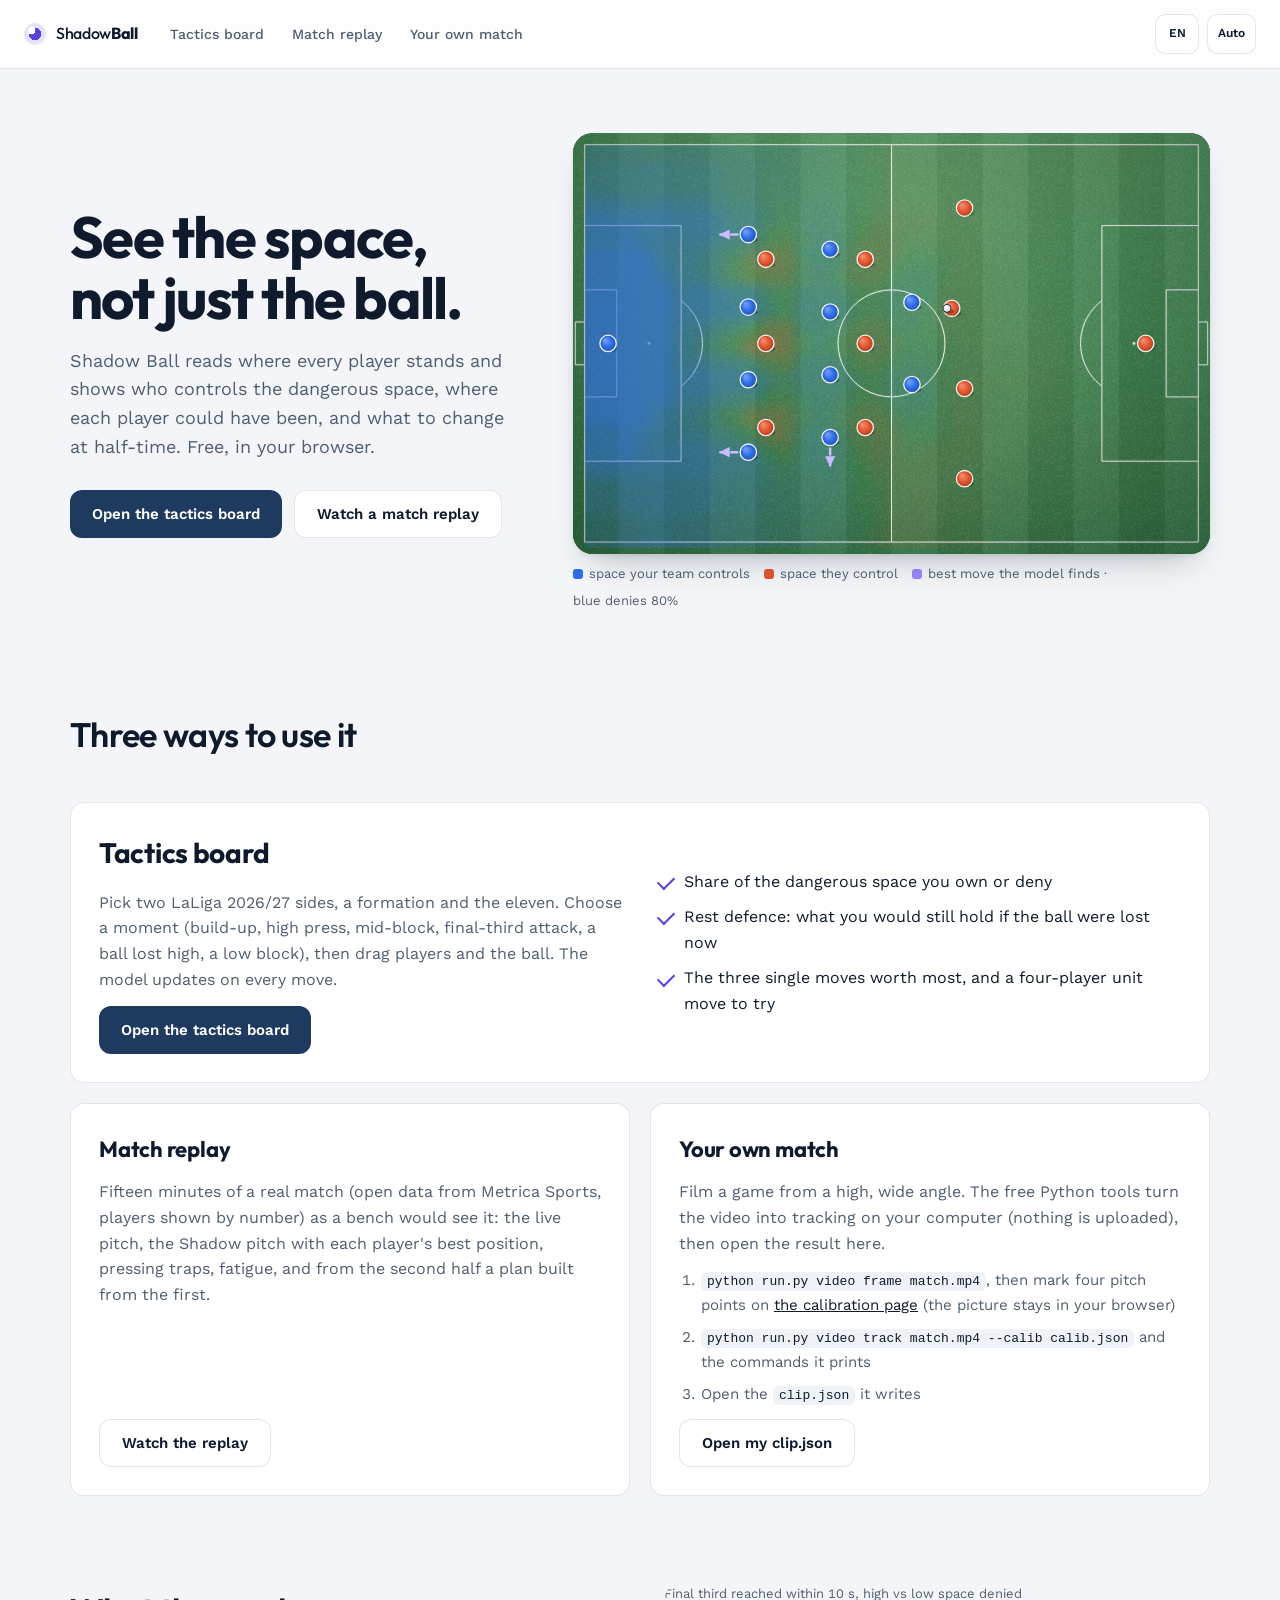
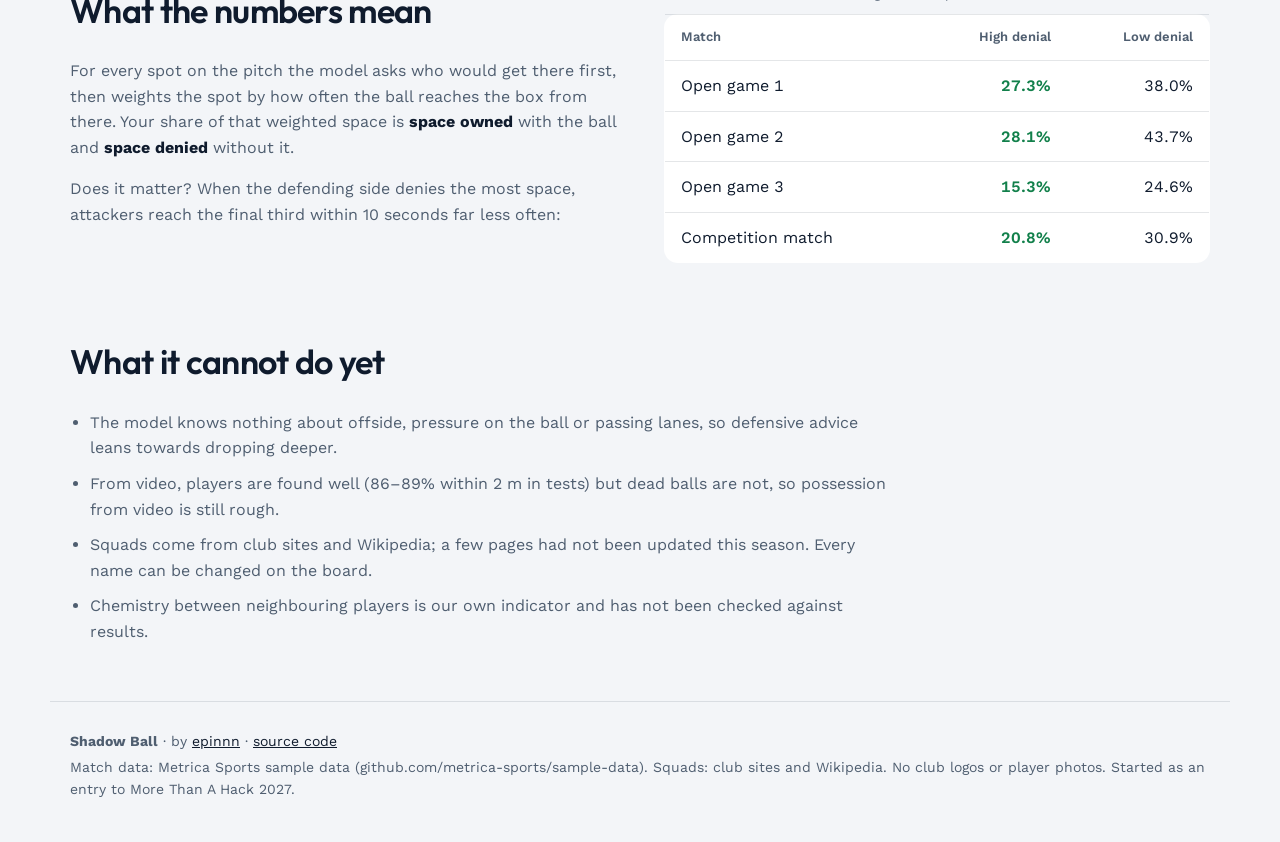
==== docs/index.html @ 6f981983 "Shadow Ball: personal project website (EN/ID), tactics board, replay, video tools" ====
<!doctype html>
<html lang="en">
<head>
<meta charset="utf-8">
<meta name="viewport" content="width=device-width, initial-scale=1, viewport-fit=cover">
<meta name="description" content="Shadow Ball: a free coaching assistant that reads player tracking and shows who controls the dangerous space.">
<title>Shadow Ball</title>
<link rel="preconnect" href="https://fonts.googleapis.com">
<link rel="stylesheet" href="https://fonts.googleapis.com/css2?family=Outfit:wght@500;600;700&family=Work+Sans:wght@400;500;600&display=swap">
<link rel="stylesheet" href="style.css?v=20261122a">
<link rel="stylesheet" href="home.css?v=20261122a">
<script src="theme.js?v=20261122a"></script>
<script src="i18n-id.js?v=20261122a"></script>
<script src="i18n.js?v=20261122a"></script>
</head>
<body class="home">
<header class="bar site-bar">
  <a class="brand" href="./" aria-label="Shadow Ball home"><span class="mark" aria-hidden="true"></span><span class="word" data-no-i18n>Shadow<b>Ball</b></span></a>
  <nav class="site-nav" aria-label="Main">
    <a href="playground.html">Tactics board</a>
    <a href="replay.html">Match replay</a>
    <a href="#own">Your own match</a>
  </nav>
  <div class="bar-tools">
    <button type="button" class="ghost lang-toggle" data-lang-toggle>EN</button>
    <button type="button" class="ghost theme-toggle" data-theme-toggle>Auto</button>
  </div>
</header>

<main>
  <section class="hero wrap">
    <div class="hero-text">
      <h1>See the space, not just the ball.</h1>
      <p class="lead">Shadow Ball reads where every player stands and shows who controls the dangerous space, where each player could have been, and what to change at half-time. Free, in your browser.</p>
      <div class="cta">
        <a class="primary" href="playground.html">Open the tactics board</a>
        <a class="ghost" href="replay.html">Watch a match replay</a>
      </div>
    </div>
    <figure class="hero-board">
      <div class="pitch-holder"><canvas id="heroPitch" aria-label="A mid-block: blue defends, the shaded space shows who controls it"></canvas></div>
      <figcaption><span class="sw sw-h"></span>space your team controls <span class="sw sw-a"></span>space they control <span class="sw sw-m"></span>best move the model finds · <span id="heroDenied"></span></figcaption>
    </figure>
  </section>

  <section class="tools wrap" aria-labelledby="toolsTitle">
    <h2 id="toolsTitle" class="sec-title">Three ways to use it</h2>
    <article class="tool tool-main">
      <div>
        <h3>Tactics board</h3>
        <p>Pick two LaLiga 2026/27 sides, a formation and the eleven. Choose a moment (build-up, high press, mid-block, final-third attack, a ball lost high, a low block), then drag players and the ball. The model updates on every move.</p>
        <a class="primary" href="playground.html">Open the tactics board</a>
      </div>
      <div>
        <ul class="ticks">
          <li>Share of the dangerous space you own or deny</li>
          <li>Rest defence: what you would still hold if the ball were lost now</li>
          <li>The three single moves worth most, and a four-player unit move to try</li>
        </ul>
      </div>
    </article>
    <article class="tool">
      <h3>Match replay</h3>
      <p>Fifteen minutes of a real match (open data from Metrica Sports, players shown by number) as a bench would see it: the live pitch, the Shadow pitch with each player's best position, pressing traps, fatigue, and from the second half a plan built from the first.</p>
      <a class="ghost" href="replay.html">Watch the replay</a>
    </article>
    <article class="tool" id="own">
      <h3>Your own match</h3>
      <p>Film a game from a high, wide angle. The free Python tools turn the video into tracking on your computer (nothing is uploaded), then open the result here.</p>
      <ol class="steps">
        <li><code>python run.py video frame match.mp4</code>, then mark four pitch points on <a href="calibrate.html">the calibration page</a> (the picture stays in your browser)</li>
        <li><code>python run.py video track match.mp4 --calib calib.json</code> and the commands it prints</li>
        <li>Open the <code>clip.json</code> it writes</li>
      </ol>
      <a class="ghost" href="replay.html#own">Open my clip.json</a>
    </article>
  </section>

  <section class="method wrap" aria-labelledby="methodTitle">
    <div>
      <h2 id="methodTitle" class="sec-title">What the numbers mean</h2>
      <p>For every spot on the pitch the model asks who would get there first, then weights the spot by how often the ball reaches the box from there. Your share of that weighted space is <b>space owned</b> with the ball and <b>space denied</b> without it.</p>
      <p>Does it matter? When the defending side denies the most space, attackers reach the final third within 10 seconds far less often:</p>
    </div>
    <div class="table-wrap">
      <table class="valid">
        <caption>Final third reached within 10 s, high vs low space denied</caption>
        <thead><tr><th scope="col">Match</th><th scope="col">High denial</th><th scope="col">Low denial</th></tr></thead>
        <tbody>
          <tr><td>Open game 1</td><td>27.3%</td><td>38.0%</td></tr>
          <tr><td>Open game 2</td><td>28.1%</td><td>43.7%</td></tr>
          <tr><td>Open game 3</td><td>15.3%</td><td>24.6%</td></tr>
          <tr><td>Competition match</td><td>20.8%</td><td>30.9%</td></tr>
        </tbody>
      </table>
    </div>
  </section>

  <section class="limits wrap" aria-labelledby="limitsTitle">
    <h2 id="limitsTitle" class="sec-title">What it cannot do yet</h2>
    <ul>
      <li>The model knows nothing about offside, pressure on the ball or passing lanes, so defensive advice leans towards dropping deeper.</li>
      <li>From video, players are found well (86–89% within 2 m in tests) but dead balls are not, so possession from video is still rough.</li>
      <li>Squads come from club sites and Wikipedia; a few pages had not been updated this season. Every name can be changed on the board.</li>
      <li>Chemistry between neighbouring players is our own indicator and has not been checked against results.</li>
    </ul>
  </section>
</main>

<footer class="site-foot wrap">
  <p><b>Shadow Ball</b> · by <a href="https://github.com/Epinnn14">epinnn</a> · <a href="https://github.com/Epinnn14/shadow-ball">source code</a></p>
  <p>Match data: Metrica Sports sample data (github.com/metrica-sports/sample-data). Squads: club sites and Wikipedia. No club logos or player photos. Started as an entry to More Than A Hack 2027.</p>
</footer>

<script src="data.js?v=20261122a"></script>
<script src="threat.js?v=20261122a"></script>
<script src="model.js?v=20261122a"></script>
<script src="pitch.js?v=20261122a"></script>
<script src="home.js?v=20261122a"></script>
</body>
</html>
---- docs/style.css ----
/* Shadow Ball design system (ui-ux-pro-max "Minimalism & Swiss" for a coaching tool, kept soft):
   navy ink + neutral greys + ONE violet accent. The accent marks the Shadow Ball layer (best moves,
   simulations, the replay's model): violet stays visible on grass and next to any kit colour.
   Outfit for headings and numbers (geometric, scoreboard-like), Work Sans for reading.
   Cards sit flat on a border; only the pitch and the sticky bar are lifted. */
:root {
  color-scheme: light;
  --bg: #F3F5F8; --s1: #FFFFFF; --s2: #EFF2F6; --s3: #E2E8EF; --line: rgba(15, 30, 50, .11);
  --text: #0F1B2D; --muted: #4F5E70; --dim: #8593A3;
  --primary: #1E3A5F; --on-primary: #FFFFFF;
  --shadow: #5B3FD9;            /* the one accent: Shadow Ball's model layer */
  --shadow-ink: #FFFFFF;
  --home: #2F6FEB; --away: #E4572E;
  --ok: #12804B; --warn: #A86A00; --bad: #C93434;
  --glass: rgba(255, 255, 255, .82);
  --tint: rgba(91, 63, 217, .08);
  --elev1: 0 1px 2px rgba(15, 30, 50, .06);
  --elev2: 0 2px 4px rgba(15, 30, 50, .06), 0 18px 36px -18px rgba(15, 30, 50, .35);
  --hi: inset 0 1px 0 rgba(255, 255, 255, .7);
  --sans: "Work Sans", "Segoe UI", system-ui, -apple-system, Roboto, sans-serif;
  --display: "Outfit", "Work Sans", "Segoe UI", system-ui, sans-serif;
  --mono: ui-monospace, "SF Mono", "Cascadia Mono", Menlo, Consolas, monospace;
  --r: 14px;
}
@media (prefers-color-scheme: dark) {
  :root:not([data-theme="light"]) {
    color-scheme: dark;
    --bg: #0D131B; --s1: #141C26; --s2: #1A2430; --s3: #243142; --line: rgba(255, 255, 255, .08);
    --text: #E8EEF5; --muted: #98A6B7; --dim: #627083;
    --primary: #DCE6F2; --on-primary: #0D131B;
    --shadow: #A592FF; --shadow-ink: #160F33;
    --home: #4C86FF; --away: #F2683F;
    --ok: #4ADE80; --warn: #FBBF24; --bad: #F87171;
    --glass: rgba(13, 19, 27, .82); --tint: rgba(165, 146, 255, .12);
    --elev1: 0 1px 2px rgba(0, 0, 0, .35);
    --elev2: 0 2px 4px rgba(0, 0, 0, .3), 0 22px 44px -18px rgba(0, 0, 0, .75);
    --hi: inset 0 1px 0 rgba(255, 255, 255, .04);
  }
}
:root[data-theme="dark"] {
  color-scheme: dark;
  --bg: #0D131B; --s1: #141C26; --s2: #1A2430; --s3: #243142; --line: rgba(255, 255, 255, .08);
  --text: #E8EEF5; --muted: #98A6B7; --dim: #627083;
  --primary: #DCE6F2; --on-primary: #0D131B;
  --shadow: #A592FF; --shadow-ink: #160F33;
  --home: #4C86FF; --away: #F2683F;
  --ok: #4ADE80; --warn: #FBBF24; --bad: #F87171;
  --glass: rgba(13, 19, 27, .82); --tint: rgba(165, 146, 255, .12);
  --elev1: 0 1px 2px rgba(0, 0, 0, .35);
  --elev2: 0 2px 4px rgba(0, 0, 0, .3), 0 22px 44px -18px rgba(0, 0, 0, .75);
  --hi: inset 0 1px 0 rgba(255, 255, 255, .04);
}
* { box-sizing: border-box; }
html, body { margin: 0; background: var(--bg); color: var(--text); font: 14px/1.45 var(--sans); -webkit-font-smoothing: antialiased; }
button, input, select { font: inherit; color: inherit; }
h1, h2 { margin: 0; letter-spacing: -0.015em; }
h1 { font-size: 22px; font-weight: 650; } h2 { font-size: 13px; font-weight: 600; color: var(--muted); text-transform: uppercase; letter-spacing: .06em; }
.muted { color: var(--muted); } .small { font-size: 12px; } .mt { margin-top: 20px; }
canvas { display: block; width: 100%; }

/* ---------- top bar */
.bar { position: sticky; top: 0; z-index: 10; display: flex; align-items: center; gap: 18px; padding: 12px 24px;
  background: rgba(10,11,13,.86); backdrop-filter: blur(12px); border-bottom: 1px solid var(--line); flex-wrap: wrap; }
.brand { display: flex; align-items: center; gap: 10px; }
.mark { width: 22px; height: 22px; border-radius: 50%; background: radial-gradient(circle at 35% 35%, #fff 0 18%, transparent 19%),
  radial-gradient(circle, var(--shadow) 0 40%, rgba(167,139,250,.25) 41% 70%, transparent 71%); }
.word { font-weight: 500; font-size: 16px; letter-spacing: -0.02em; } .word b { font-weight: 750; }
.match { color: var(--muted); font-size: 13px; }
.clockbox { display: flex; align-items: center; gap: 12px; margin-left: auto; }
.onair { display: inline-flex; align-items: center; gap: 6px; font-size: 12px; font-weight: 600; color: var(--muted); }
.onair i { width: 7px; height: 7px; border-radius: 50%; background: var(--dim); }
.onair.playing i { background: var(--ok); }   /* a real state: the replay is running */
@keyframes pulse { 50% { opacity: .3; } }
.clock { font: 600 18px var(--mono); letter-spacing: -0.02em; }
.poss { height: 26px; padding: 0 10px; border-radius: 999px; font-size: 12px; font-weight: 600; display: inline-flex; align-items: center; gap: 6px; background: var(--s3); }
.poss i { width: 8px; height: 8px; border-radius: 50%; }
.transport { display: flex; align-items: center; gap: 10px; }
.icon.play { width: 40px; height: 40px; border-radius: 50%; border: none; background: var(--text); cursor: pointer; position: relative; flex: none; }
.icon.play::before { content: ""; position: absolute; left: 15px; top: 12px; border-left: 13px solid var(--bg); border-top: 8px solid transparent; border-bottom: 8px solid transparent; }
.icon.play.on::before { left: 13px; top: 13px; width: 4px; height: 14px; border: none; background: var(--bg); box-shadow: 8px 0 0 var(--bg); }
#scrub { width: 200px; accent-color: var(--shadow); height: 24px; }
.seg { display: inline-flex; padding: 3px; border-radius: 10px; background: var(--s2); }
.seg button { min-height: 32px; padding: 0 10px; border: none; border-radius: 7px; background: none; color: var(--muted); font-size: 12px; font-weight: 600; cursor: pointer; }
.seg button.on { background: var(--s3); color: var(--text); }
.ghost { white-space: nowrap; min-height: 36px; padding: 0 12px; border-radius: 10px; border: 1px solid var(--line); background: none; cursor: pointer; font-size: 12px; font-weight: 600; }
.ghost.small { min-height: 30px; }
.primary { min-height: 44px; padding: 0 22px; border: none; border-radius: 12px; background: var(--shadow); color: #120D22; font-weight: 700; cursor: pointer; }

/* ---------- live layout */
.livegrid { display: grid; grid-template-columns: minmax(0, 1fr) 340px; gap: 20px; padding: 20px 24px 48px; max-width: 1520px; margin: 0 auto; }
.col-main { display: flex; flex-direction: column; gap: 20px; min-width: 0; }
.col-side { display: flex; flex-direction: column; gap: 20px; align-self: start; }
.stage { display: flex; flex-direction: column; gap: 10px; }
.strip { display: flex; height: 4px; border-radius: 4px; overflow: hidden; background: var(--s2); }
.strip i { height: 100%; }
.pitch-holder { position: relative; border-radius: 18px; overflow: hidden; background: #1F4D2E; }
.layers { position: absolute; left: 12px; top: 12px; display: flex; gap: 6px; flex-wrap: wrap; }
.chip { min-height: 30px; padding: 0 10px; border-radius: 999px; border: none; background: rgba(10,11,13,.62); backdrop-filter: blur(6px);
  font-size: 11px; font-weight: 600; cursor: pointer; display: inline-flex; align-items: center; gap: 7px; color: #E8EAEE; }
.chip .sw { width: 8px; height: 8px; border-radius: 50%; border: 1.5px solid #E8EAEE; }
.chip.on .sw { background: var(--shadow); border-color: var(--shadow); }
.dir { position: absolute; right: 14px; bottom: 10px; font-size: 11px; font-weight: 600; color: rgba(255,255,255,.75); letter-spacing: .04em; }
.stats { display: grid; grid-template-columns: repeat(4, 1fr); gap: 1px; background: var(--line); border-radius: var(--r); overflow: hidden; }
.stat { background: var(--s1); padding: 12px 16px; display: flex; align-items: baseline; justify-content: space-between; gap: 10px; }
.stat .k { color: var(--muted); font-size: 12px; }
.stat .v { font: 600 20px var(--mono); }
.stat .d { font-size: 11px; color: var(--muted); margin-left: 6px; font-family: var(--sans); font-weight: 500; }
.stat .v.warn { color: var(--warn); }

.advice { display: grid; grid-template-columns: 1fr 1fr; gap: 20px; }
.adv { background: var(--s1); border-radius: var(--r); padding: 14px; display: flex; flex-direction: column; gap: 10px; }
.adv header, .card header, .squad-head, .board-head { display: flex; align-items: center; justify-content: space-between; gap: 10px; }
.tag { font-size: 11px; font-weight: 700; letter-spacing: .08em; text-transform: uppercase; padding: 4px 9px; border-radius: 999px; }
.tag.atk { background: rgba(167,139,250,.16); color: var(--shadow); }
.tag.def { background: rgba(248,113,113,.14); color: var(--bad); }
.adv canvas { border-radius: 10px; }
.adv-text { display: flex; flex-direction: column; gap: 2px; }
.adv-text b { font-size: 16px; font-weight: 650; letter-spacing: -0.01em; }
.adv-text span { color: var(--muted); font-size: 13px; }

.card { background: var(--s1); border-radius: var(--r); padding: 14px; display: flex; flex-direction: column; gap: 12px; }
.card canvas { border-radius: 10px; }
.scale { display: flex; gap: 14px; font-size: 11px; color: var(--muted); }
.scale span { display: inline-flex; align-items: center; gap: 5px; } .scale i { width: 8px; height: 8px; border-radius: 50%; }
.feed { display: flex; flex-direction: column; gap: 8px; max-height: 460px; overflow-y: auto; }
.ev { display: grid; grid-template-columns: 84px 1fr; gap: 10px; align-items: center; padding: 8px; border-radius: 12px; background: var(--s2);
  border: none; text-align: left; cursor: pointer; }
.ev.new { animation: flash 1.4s ease-out; }
@keyframes flash { from { box-shadow: 0 0 0 2px var(--shadow); } to { box-shadow: 0 0 0 0 transparent; } }
.ev canvas { width: 84px; height: 54px; border-radius: 6px; }
.ev .t { display: flex; flex-direction: column; gap: 2px; min-width: 0; }
.ev .t b { font-size: 13px; font-weight: 600; line-height: 1.3; }
.ev .t span { font-size: 11px; color: var(--muted); display: flex; align-items: center; gap: 6px; }
.ev .dot { width: 7px; height: 7px; border-radius: 50%; flex: none; }
.empty { color: var(--muted); font-size: 13px; padding: 6px 2px; }

.squad { background: var(--s1); border-radius: var(--r); padding: 14px; display: flex; flex-direction: column; gap: 12px; }
.squad-body { display: grid; grid-template-columns: minmax(0, 1fr) 300px; gap: 16px; }
.plist { display: flex; flex-direction: column; }
.prow { display: grid; grid-template-columns: 34px minmax(0, 1fr) 120px 58px 36px 14px; gap: 12px; align-items: center; padding: 7px 6px;
  border-radius: 10px; cursor: pointer; border: none; background: none; text-align: left; width: 100%; }
.prow:hover { background: var(--s2); } .prow.sel { background: rgba(167,139,250,.12); }
.av { width: 34px; height: 34px; border-radius: 50%; background: var(--s3) center/cover; display: grid; place-items: center; font: 600 12px var(--mono); position: relative; }
.av.team { box-shadow: inset 0 0 0 2px var(--kit, var(--home)); }
.who { display: flex; flex-direction: column; min-width: 0; }
.who b { font-weight: 600; font-size: 13px; white-space: nowrap; overflow: hidden; text-overflow: ellipsis; }
.who span { color: var(--muted); font: 500 11px var(--mono); }
.dist { display: flex; flex-direction: column; gap: 4px; font: 500 12px var(--mono); }
.dist i { display: block; height: 4px; border-radius: 4px; background: var(--s3); position: relative; overflow: hidden; }
.dist i::after { content: ""; position: absolute; inset: 0; width: var(--w); background: var(--kit, var(--home)); border-radius: 4px; }
.spd { font: 600 13px var(--mono); text-align: right; } .spd small { color: var(--muted); font-weight: 500; font-size: 10px; }
.spd.hot { color: var(--shadow); }
.spr { font: 500 12px var(--mono); color: var(--muted); text-align: right; }
.risk { width: 10px; height: 10px; border-radius: 50%; }
.pdetail { display: flex; flex-direction: column; gap: 10px; }
.pdetail canvas { border-radius: 10px; }
.pd-stats { display: grid; grid-template-columns: 1fr 1fr; gap: 1px; background: var(--line); border-radius: 10px; overflow: hidden; }
.pd-stats div { background: var(--s2); padding: 10px 12px; display: flex; flex-direction: column; }
.pd-stats b { font: 600 18px var(--mono); } .pd-stats span { font-size: 11px; color: var(--muted); }
.pd-name { grid-column: 1 / -1; }
.pd-name b { font: 650 15px var(--sans); }

/* ---------- setup */
.setup { padding: 24px; max-width: 1520px; margin: 0 auto; display: flex; flex-direction: column; gap: 20px; }
.setup-head { display: flex; align-items: flex-end; justify-content: space-between; gap: 20px; flex-wrap: wrap; }
.setup-head p { margin: 6px 0 0; max-width: 640px; }
.setup-grid { display: grid; grid-template-columns: 260px minmax(0, 1fr) 360px; gap: 20px; align-items: start; }
.panel { background: var(--s1); border-radius: var(--r); padding: 16px; display: flex; flex-direction: column; gap: 12px; }
.formations { display: grid; grid-template-columns: 1fr 1fr; gap: 8px; }
.fm { border: 1px solid var(--line); background: var(--s2); border-radius: 10px; padding: 8px; cursor: pointer; display: flex; flex-direction: column; gap: 6px; align-items: center; }
.fm.on { border-color: var(--shadow); background: rgba(167,139,250,.1); }
.fm svg { width: 100%; height: 54px; }
.fm span { font: 600 12px var(--mono); }
.field { display: flex; flex-direction: column; gap: 5px; font-size: 12px; color: var(--muted); }
.field input { min-height: 38px; padding: 0 10px; border-radius: 9px; border: 1px solid var(--line); background: var(--s2); color: var(--text); }
.field input[type=color] { padding: 3px; width: 100%; }
.kits { display: grid; grid-template-columns: 1fr 1fr; gap: 10px; }
.board-pitch { position: relative; width: 100%; max-width: 560px; margin: 0 auto; aspect-ratio: 68 / 80; border-radius: 14px; overflow: hidden;
  background: repeating-linear-gradient(180deg, #24603A 0 10%, #2A6A41 10% 20%); }
.board-pitch::before { content: ""; position: absolute; inset: 4%; border: 2px solid rgba(255,255,255,.55); border-top: none; }
.board-pitch::after { content: ""; position: absolute; left: 25%; right: 25%; bottom: 4%; height: 18%; border: 2px solid rgba(255,255,255,.55); border-bottom: none; }
.slot { position: absolute; transform: translate(-50%, -50%); display: flex; flex-direction: column; align-items: center; gap: 4px; width: 92px;
  border: none; background: none; cursor: pointer; padding: 0; z-index: 1; }
.slot .av { width: 46px; height: 46px; font-size: 14px; border: 2px solid rgba(255,255,255,.9); background-color: var(--kit, var(--home)); color: #fff; }
.slot.empty .av { background: rgba(10,11,13,.45); border-style: dashed; }
.slot.sel .av { box-shadow: 0 0 0 4px var(--shadow); }
.slot .nm { font-size: 11px; font-weight: 600; background: rgba(10,11,13,.75); padding: 2px 7px; border-radius: 999px; max-width: 92px; white-space: nowrap; overflow: hidden; text-overflow: ellipsis; }
.slot .rl { font: 600 10px var(--mono); color: rgba(255,255,255,.8); }
.squad-edit { display: flex; flex-direction: column; gap: 4px; max-height: 620px; overflow-y: auto; }
.se { display: grid; grid-template-columns: 34px 44px minmax(0, 1fr) 54px 26px; gap: 8px; align-items: center; padding: 5px 6px; border-radius: 10px; }
.se.inxi { background: rgba(167,139,250,.08); }
.se.pick { cursor: pointer; } .se.pick:hover { background: var(--s2); }
.se input { min-height: 32px; padding: 0 8px; border-radius: 8px; border: 1px solid transparent; background: var(--s2); color: var(--text); width: 100%; }
.se input:focus { border-color: var(--shadow); outline: none; }
.se .av { cursor: pointer; overflow: hidden; }
.se .pos { font: 600 11px var(--mono); color: var(--shadow); text-align: center; }
.se .x { border: none; background: none; color: var(--dim); cursor: pointer; font-size: 16px; }

.loading { position: fixed; inset: 0; display: grid; place-items: center; background: var(--bg); color: var(--muted); z-index: 30; }
.loading.gone { display: none; }
[hidden] { display: none !important; }
.phoneonly { display: none !important; }
.mom { display: grid; grid-template-columns: 74px minmax(0, 1fr); align-items: center; gap: 8px; }
.mom canvas { height: 46px; }
.prio { display: flex; flex-direction: column; gap: 8px; }
.pi { display: grid; grid-template-columns: 4px minmax(0, 1fr); gap: 10px; padding: 10px 12px 10px 0; border-radius: 10px; background: var(--s2); }
.pi i { border-radius: 4px; }
.pi div { display: flex; flex-direction: column; gap: 2px; padding-left: 2px; }
.pi b { font-size: 14px; font-weight: 650; letter-spacing: -0.01em; }
.pi span { font-size: 12px; color: var(--muted); }
.note { margin: 0; font-size: 12px; color: var(--muted); }
.note b { color: var(--text); font-weight: 600; }
body.setup-open .clockbox, body.setup-open .transport > :not(#setupBtn) { display: none; }
body.setup-open #setupBtn { display: none; }

/* ---------- laptop narrower */
@media (max-width: 1280px) {
  .setup-grid { grid-template-columns: 220px minmax(0, 1fr); }
  .setup-grid > :last-child { grid-column: 1 / -1; }
  .squad-body { grid-template-columns: minmax(0, 1fr); }
}
/* ---------- phone: pitch + movement only */
@media (max-width: 900px) {
  .desk { display: none !important; }
  .phoneonly { display: flex !important; }
  .bar { padding: 10px 12px; gap: 10px; }
  .match { display: none; }
  .clockbox { margin-left: auto; gap: 8px; } .clock { font-size: 16px; }
  .transport { width: 100%; } #scrub { flex: 1; width: auto; }
  .livegrid { grid-template-columns: minmax(0, 1fr); padding: 12px; gap: 12px; }
  .pitch-holder { max-width: 470px; margin: 0 auto; width: 100%; }
  .squad { padding: 10px; }
  .prow { grid-template-columns: 34px minmax(0, 1fr) 70px 50px 12px; gap: 8px; }
  .prow .spr { display: none; }
  .setup-grid { grid-template-columns: minmax(0, 1fr); }
}

/* ---------- set pieces + duels */
.tag.neutral { background: rgba(241,243,246,.08); color: var(--text); }
.sp-legend { display: flex; flex-wrap: wrap; gap: 14px; font-size: 11px; color: var(--muted); }
.sp-legend span { display: inline-flex; align-items: center; gap: 6px; }
.sp-legend .tri { width: 0; height: 0; border-left: 5px solid transparent; border-right: 5px solid transparent; border-bottom: 9px solid var(--muted); }
.sp-legend .dot { width: 9px; height: 9px; border-radius: 50%; background: var(--muted); }
.sp-legend .sq { width: 7px; height: 7px; background: var(--muted); }
.sp-legend .ring { width: 9px; height: 9px; border-radius: 50%; border: 2px solid #fff; }
table.mini { width: 100%; border-collapse: collapse; font-size: 12px; }
table.mini th, table.mini td { padding: 6px 4px; text-align: right; border-bottom: 1px solid var(--line); }
table.mini th:first-child, table.mini td:first-child { text-align: left; color: var(--muted); }
table.mini td { font-family: var(--mono); } table.mini td:first-child { font-family: var(--sans); }
table.mini th { font-weight: 600; color: var(--muted); }
.duels { display: flex; flex-direction: column; gap: 6px; }
.duel { display: grid; grid-template-columns: 8px auto 1fr; column-gap: 8px; align-items: baseline; font-size: 13px; }
.duel i { width: 8px; height: 8px; border-radius: 50%; align-self: center; }
.duel span { color: var(--muted); font-size: 12px; }
.duel em { grid-column: 2 / -1; font-style: normal; font-size: 12px; color: var(--muted); font-family: var(--mono); }

/* ---------- one-page report: white sheet on screen, A4 on paper */
.report { position: fixed; inset: 0; z-index: 40; background: rgba(0,0,0,.72); overflow-y: auto; padding: 24px; }
.rep-actions { max-width: 900px; margin: 0 auto 12px; display: flex; gap: 10px; justify-content: flex-end; }
.sheet { max-width: 900px; margin: 0 auto; background: #fff; color: #14171C; border-radius: 12px; padding: 32px; display: flex; flex-direction: column; gap: 18px; }
.sheet canvas { height: auto !important; border-radius: 8px; }
.rh { display: flex; justify-content: space-between; align-items: flex-start; gap: 16px; border-bottom: 2px solid #14171C; padding-bottom: 12px; }
.rh h1 { font-size: 24px; } .rh p { margin: 4px 0 0; color: #5B626C; font-size: 13px; }
.rmark { display: flex; align-items: center; gap: 8px; font-size: 15px; } .rmark b { font-weight: 750; }
.rkpis { display: grid; grid-template-columns: repeat(3, 1fr); gap: 10px; }
.rk { border: 1px solid #E3E6EA; border-radius: 10px; padding: 10px 12px; display: flex; flex-direction: column; }
.rk span { font-size: 11px; color: #5B626C; text-transform: uppercase; letter-spacing: .05em; }
.rk b { font: 650 22px var(--mono); } .rk em { font-style: normal; font-size: 12px; color: #5B626C; }
.rblock { display: flex; flex-direction: column; gap: 8px; break-inside: avoid; }
.rblock h2 { color: #14171C; font-size: 12px; }
.rnote { margin: 0; font-size: 11px; color: #5B626C; } .rnote b { color: #14171C; }
.rgrid, .rpair { display: grid; grid-template-columns: 1fr 1fr; gap: 20px; }
.rtop, .rnext { margin: 0; padding: 0; list-style: none; display: flex; flex-direction: column; gap: 6px; font-size: 13px; }
.rtop li { display: grid; grid-template-columns: 8px minmax(0, 1fr); column-gap: 8px; align-items: center; } .rtop i { width: 8px; height: 8px; border-radius: 50%; } .rtop span { grid-column: 2; }
.rtop span { color: #5B626C; }
.sheet table.mini th, .sheet table.mini td { border-color: #E3E6EA; } .sheet table.mini th, .sheet table.mini td:first-child { color: #5B626C; }
.sheet .duel span, .sheet .duel em { color: #5B626C; }
.rk-hidden { display: none !important; }
.rh .score { font-family: var(--mono); padding: 0 8px; }
.rh.small h1 { font-size: 18px; }
table.mstats { width: 100%; border-collapse: collapse; font-size: 12px; }
table.mstats th, table.mstats td { padding: 4px 6px; text-align: center; border-bottom: 1px solid #E3E6EA; font-family: var(--mono); }
table.mstats td:first-child, table.mstats th:first-child { text-align: left; font-family: var(--sans); color: #3A3F47; }
table.mstats thead th { font-family: var(--sans); font-weight: 600; color: #5B626C; font-size: 11px; }
table.mstats thead tr:first-child th { border-bottom: none; color: #14171C; }
table.mstats td.b { font-weight: 700; background: #F4F5F7; }
table.mstats td:nth-child(2n+2), table.mstats thead tr:last-child th:nth-child(2n+2) { border-left: 1px solid #E3E6EA; }
.pagebreak { height: 0; }
.rf { font-size: 10px; color: #8A919C; border-top: 1px solid #E3E6EA; padding-top: 10px; }
body.report-open { overflow: hidden; }
@media print {
  @page { size: A4; margin: 10mm; }
  body { background: #fff; }
  body.report-open > *:not(#report) { display: none !important; }
  .report { position: static; padding: 0; background: none; overflow: visible; }
  .rep-actions { display: none; }
  .sheet { max-width: none; padding: 0; border-radius: 0; gap: 12px; }
  * { -webkit-print-color-adjust: exact; print-color-adjust: exact; }
  html, body { background: #fff !important; }
  /* one A4 page */
  .sheet { gap: 8px; font-size: 11px; }
  .rh { padding-bottom: 8px; } .rh h1 { font-size: 20px; }
  .rkpis { grid-template-columns: repeat(6, 1fr); gap: 6px; }
  .rk { padding: 6px 8px; } .rk span { font-size: 8px; } .rk b { font-size: 16px; } .rk em { font-size: 9px; }
  .rgrid, .rpair { gap: 14px; }
  .rgrid { display: flex; flex-wrap: wrap; }
  .rgrid > .rblock { width: calc(50% - 7px); break-inside: auto; }
  .rgrid canvas { max-height: 150px; width: auto !important; max-width: 100%; }
  .rtop, .rnext { font-size: 11px; gap: 4px; }
  .sheet table.mini { font-size: 9.5px; } .sheet table.mini th, .sheet table.mini td { padding: 2px 4px; }
  .sheet .duels { display: grid; grid-template-columns: 1fr 1fr; gap: 4px 12px; }
  .sheet .duel { font-size: 10px; } .sheet .duel em, .sheet .duel span { font-size: 9px; }
  .rnote { font-size: 9px; } .rf { font-size: 8px; padding-top: 6px; }
  .pagebreak { break-before: page; }
  table.mstats { font-size: 10px; } table.mstats th, table.mstats td { padding: 3px 5px; }
  .rgrid canvas { max-height: 240px; }
}

/* ---------- Shadow pitch (the core) */
.shadowcard { background: var(--s1); border-radius: 18px; padding: 14px; display: flex; flex-direction: column; gap: 12px;
  box-shadow: inset 0 0 0 1px rgba(167,139,250,.18); transition: box-shadow .3s; }
.shadowcard.replay { box-shadow: inset 0 0 0 2px var(--bad); }
.sh-head { display: flex; align-items: center; justify-content: space-between; gap: 16px; flex-wrap: wrap; }
.sh-title { display: flex; align-items: center; gap: 12px; }
.sh-title div { display: flex; flex-direction: column; }
.sh-title b { font-size: 16px; font-weight: 650; letter-spacing: -0.01em; }
.tag.shadow { background: rgba(167,139,250,.16); color: var(--shadow); }
.shadowcard.replay .tag.shadow { background: rgba(248,113,113,.16); color: var(--bad); }
.sh-kpis { display: flex; align-items: center; gap: 18px; }
.shk { display: flex; flex-direction: column; align-items: flex-end; }
.shk span { font-size: 11px; color: var(--muted); } .shk b { font: 650 20px var(--mono); } .shk em { font-style: normal; font-size: 11px; color: var(--muted); }
.shk b.warn { color: var(--warn); } .shk b.bad { color: var(--bad); }
#shSpark { width: 140px; height: 40px; }
.sh-pitch { position: relative; border-radius: 14px; overflow: hidden; background: #1F4D2E; }
.sh-replay { position: absolute; left: 12px; top: 12px; display: grid; grid-template-columns: auto auto; align-items: center; gap: 4px 12px;
  padding: 10px 12px; border-radius: 12px; background: rgba(10,11,13,.8); backdrop-filter: blur(6px); }
.sh-replay b { color: var(--bad); font-size: 12px; letter-spacing: .08em; text-transform: uppercase; }
.sh-replay span { font: 600 12px var(--mono); }
.sh-replay i { grid-column: 1 / -1; height: 3px; border-radius: 3px; background: var(--bad); transform-origin: left; }
.sh-replay button { grid-column: 1 / -1; }
.sh-calm { position: absolute; right: 12px; top: 12px; padding: 6px 10px; border-radius: 999px; background: rgba(10,11,13,.7); font-size: 12px; font-weight: 600; color: var(--ok); }
.sh-moves { display: grid; grid-template-columns: repeat(3, minmax(0, 1fr)); gap: 8px; }
.mv { display: grid; grid-template-columns: 34px minmax(0, 1fr) auto; gap: 10px; align-items: center; padding: 8px 10px; border-radius: 10px; background: var(--s2); }
.mv .who span { font-family: var(--sans); font-size: 12px; }
.mv em { font: 700 15px var(--mono); font-style: normal; color: var(--shadow); }
.shadowcard.replay .mv em { color: var(--bad); }
.sh-moves .empty { grid-column: 1 / -1; }
.sh-legend { margin: 0; display: flex; flex-wrap: wrap; gap: 6px 16px; font-size: 11px; color: var(--muted); }
.sh-legend span { display: inline-flex; align-items: center; gap: 6px; }
.lg-arrow { width: 18px; height: 2px; background: var(--shadow); position: relative; }
.lg-arrow::after { content: ""; position: absolute; right: -2px; top: -3px; border-left: 6px solid var(--shadow); border-top: 4px solid transparent; border-bottom: 4px solid transparent; }
.sh-calm.warn { color: var(--warn); }
.lg-arrow.cover { background: var(--warn); } .lg-arrow.cover::after { border-left-color: var(--warn); }
.mv.cover em { color: var(--warn); }
.lg-zone { width: 12px; height: 10px; border-radius: 3px; background: var(--home); opacity: .6; } .lg-zone.them { background: var(--away); }
@media (max-width: 900px) {
  .shadowcard { display: none; padding: 10px; }
  .shadowcard.replay { display: flex; }
  .sh-kpis .shk:nth-child(3), #shSpark, .sh-legend { display: none; }
  .sh-pitch { max-width: 470px; margin: 0 auto; width: 100%; }
  .sh-moves { grid-template-columns: minmax(0, 1fr); }
}

/* ---------- Plan B, substitutes, profile editor */
.plan { display: flex; flex-direction: column; gap: 8px; }
.po { display: grid; grid-template-columns: 22px minmax(0, 1fr); gap: 10px; padding: 10px; border-radius: 10px; background: var(--s2); }
.po.top { box-shadow: inset 0 0 0 1px rgba(167,139,250,.6); }
.po .pn { width: 22px; height: 22px; border-radius: 6px; background: var(--s3); display: grid; place-items: center; font: 700 12px var(--mono); }
.po.top .pn { background: var(--shadow); color: #120D22; }
.po div { display: flex; flex-direction: column; gap: 2px; } .po b { font-size: 13px; } .po span { font-size: 12px; color: var(--muted); }
.ba { display: grid; grid-template-columns: 1fr 1fr; gap: 10px; }
.ba figure { margin: 0; display: flex; flex-direction: column; gap: 4px; } .ba canvas { border-radius: 8px; }
.ba figcaption { font-size: 11px; color: var(--muted); font-family: var(--mono); }
.subs { display: flex; flex-direction: column; gap: 8px; }
.needs { display: flex; flex-wrap: wrap; gap: 6px; }
.needs span, .sub .why span { font-size: 11px; padding: 2px 8px; border-radius: 999px; background: rgba(167,139,250,.14); color: var(--shadow); }
.sub { display: grid; grid-template-columns: 34px minmax(0, 1fr) auto; grid-template-areas: "av who sc" "av why why"; gap: 4px 10px; padding: 10px; border-radius: 10px; background: var(--s2); align-items: center; }
.sub .av { grid-area: av; } .sub .who { grid-area: who; } .sub .why { grid-area: why; display: flex; flex-wrap: wrap; gap: 4px; }
.sub .why span { background: var(--s3); color: var(--muted); }
.sub em { grid-area: sc; font: 700 18px var(--mono); font-style: normal; } .sub.top em { color: var(--shadow); }
.se { grid-template-columns: 34px 44px minmax(0, 1fr) 46px 24px 22px; }
.se .ed { border: none; background: none; color: var(--muted); cursor: pointer; font-size: 14px; }
.se.editing { background: rgba(167,139,250,.12); }
.profile { border-top: 1px solid var(--line); padding-top: 12px; display: flex; flex-direction: column; gap: 10px; }
.pe-head { display: flex; flex-direction: column; }
.pe-roles { display: flex; flex-wrap: wrap; gap: 5px; }
.rchip { min-height: 28px; padding: 0 8px; border-radius: 7px; border: 1px solid var(--line); background: var(--s2); color: var(--muted); font: 600 11px var(--mono); cursor: pointer; }
.rchip.on { background: var(--shadow); color: #120D22; border-color: var(--shadow); }
.pe-row { display: grid; grid-template-columns: 1fr 1fr; gap: 8px; }
.field select { min-height: 38px; padding: 0 8px; border-radius: 9px; border: 1px solid var(--line); background: var(--s2); color: var(--text); }
#duelCard { align-self: start; }          /* no tall empty card before the first duels */
/* ---------- Pressing traps + space leaks */
#pressCard header .seg button { min-height: 26px; }
.zsw { width: 12px; height: 10px; border-radius: 3px; display: inline-block; }
.zsw.trap { background: var(--ok); opacity: .7; } .zsw.leak { background: var(--bad); opacity: .7; }
.leaks { display: flex; flex-direction: column; gap: 6px; }
.lk { display: grid; grid-template-columns: 34px minmax(0, 1fr) 110px 52px; gap: 10px; align-items: center; padding: 7px 8px; border-radius: 10px; background: var(--s2); }
.lk.flag { box-shadow: inset 0 0 0 1px rgba(248,113,113,.6); }
.lk .bars { display: flex; flex-direction: column; gap: 3px; }
.lk .bars i { display: block; height: 5px; border-radius: 4px; background: var(--dim); }
.lk .bars i.now { background: var(--warn); } .lk.flag .bars i.now { background: var(--bad); }
.lk em { font: 700 14px var(--mono); font-style: normal; text-align: right; }
.lk.flag em { color: var(--bad); }
.lk .who span { display: flex; align-items: center; gap: 6px; }
.lk .who span i { width: 7px; height: 7px; border-radius: 50%; display: inline-block; }
/* ---------- FotMob-style line-up card (setup) + live Shadow ratings */
.lu-card { border-radius: 16px; overflow: hidden; background: #1B3A2A; max-width: 560px; width: 100%; margin: 0 auto; }
.lu-head { display: flex; justify-content: space-between; align-items: center; padding: 10px 14px; background: #16301F; }
.lu-head b { font-size: 14px; }
.lu-card .board-pitch { border-radius: 0; background: repeating-linear-gradient(180deg, #24603A 0 10%, #2A6A41 10% 20%); }
.slot { width: 96px; gap: 3px; }
.slot .ph { width: 54px; height: 54px; border-radius: 50%; background: var(--kit, var(--home)) center/cover; border: 2px solid rgba(255,255,255,.95);
  display: grid; place-items: center; font: 700 15px var(--mono); color: #fff; position: relative; box-shadow: 0 3px 10px rgba(0,0,0,.35); }
.slot.empty .ph { background: rgba(10,11,13,.45); border-style: dashed; font-size: 11px; }
.slot.sel .ph { box-shadow: 0 0 0 4px var(--shadow), 0 3px 10px rgba(0,0,0,.35); }
.slot .no { position: absolute; left: -4px; bottom: -4px; min-width: 20px; height: 20px; padding: 0 4px; border-radius: 10px; background: #0A0B0D;
  color: #fff; font: 700 10px var(--mono); display: grid; place-items: center; border: 1.5px solid rgba(255,255,255,.8); }
.slot .nm { font-size: 12px; font-weight: 650; background: none; padding: 0; text-shadow: 0 1px 3px rgba(0,0,0,.7); max-width: 96px; }
.slot .rl { font: 600 9.5px var(--mono); color: rgba(255,255,255,.7); }
.picker { display: flex; flex-direction: column; gap: 8px; padding: 12px; border-radius: 12px; background: var(--s2); box-shadow: inset 0 0 0 1px rgba(167,139,250,.5); }
.picker .pk-head { display: flex; justify-content: space-between; align-items: baseline; gap: 8px; }
.picker .pk-head b { font-size: 15px; }
.picker input { min-height: 40px; padding: 0 12px; border-radius: 10px; border: 1px solid var(--line); background: var(--s1); color: var(--text); width: 100%; }
.picker input:focus { border-color: var(--shadow); outline: none; }
.pk-row { display: grid; grid-template-columns: minmax(0, 1fr) 80px; gap: 8px; }
.pk-list { display: flex; flex-direction: column; gap: 4px; max-height: 260px; overflow-y: auto; }
.pk-item { display: grid; grid-template-columns: 34px minmax(0, 1fr) auto; gap: 10px; align-items: center; padding: 6px 8px; border-radius: 10px;
  border: none; background: var(--s1); cursor: pointer; text-align: left; }
.pk-item:hover, .pk-item.first { background: rgba(167,139,250,.14); }
.pk-item em { font: 600 11px var(--mono); font-style: normal; color: var(--shadow); }
.pk-actions { display: flex; gap: 8px; flex-wrap: wrap; }
.opp-paste { display: flex; flex-direction: column; gap: 8px; }
.opp-paste textarea { border-radius: 10px; border: 1px solid var(--line); background: var(--s2); color: var(--text); padding: 10px; font: 13px var(--mono); resize: vertical; }
.lu-live { position: relative; width: 100%; aspect-ratio: 68 / 104; border-radius: 12px; overflow: hidden;
  background: repeating-linear-gradient(180deg, #24603A 0 6.25%, #2A6A41 6.25% 12.5%); }
.lu-live::before { content: ""; position: absolute; left: 3%; right: 3%; top: 50%; border-top: 1.5px solid rgba(255,255,255,.45); }
.lu-live::after { content: ""; position: absolute; left: 35%; right: 35%; top: 43%; bottom: 43%; border: 1.5px solid rgba(255,255,255,.45); border-radius: 50%; }
.lu-team { font-size: 12px; font-weight: 700; display: flex; gap: 6px; align-items: center; margin: -4px 0; }
.lu-team em { font: 700 11px var(--mono); font-style: normal; padding: 1px 6px; border-radius: 6px; color: #0A0B0D; }
.lp { position: absolute; transform: translate(-50%, -50%); display: flex; flex-direction: column; align-items: center; gap: 1px; width: 64px; z-index: 1; }
.lp .ph { width: 30px; height: 30px; border-radius: 50%; background: var(--kit) center/cover; border: 1.5px solid rgba(255,255,255,.9);
  display: grid; place-items: center; font: 700 10px var(--mono); color: #fff; position: relative; }
.lp .rt { position: absolute; right: -14px; top: -6px; font: 700 9.5px var(--mono); padding: 1px 4px; border-radius: 5px; color: #0A0B0D; background: #9AA1AB; }
.lp .nm { font-size: 9.5px; font-weight: 650; text-shadow: 0 1px 3px rgba(0,0,0,.8); max-width: 64px; white-space: nowrap; overflow: hidden; text-overflow: ellipsis; }
/* report page 3 */
.rkpis.rk4 { grid-template-columns: repeat(4, 1fr); }
.rrep { margin: 0; padding-left: 16px; font-size: 12px; display: flex; flex-direction: column; gap: 3px; }
.sheet .muted { color: #8A919C; }
@media print { .rkpis.rk4 { grid-template-columns: repeat(4, 1fr); } .rrep { font-size: 9.5px; } }


/* ---- half-time screen + chemistry (phase 2) */
.ht { margin-top: 18px; }
.ht-head { display: flex; align-items: center; gap: 12px; margin: 0 0 12px; }
.ht-head b { display: block; font-size: 16px; }
.ht-head .muted { display: block; }
.ht-grid { display: grid; grid-template-columns: 1fr 1fr; gap: 16px; }
.ht-grades { width: 100%; border-collapse: collapse; font-size: 13px; margin: 6px 0 10px; }
.ht-grades td { padding: 5px 4px; border-bottom: 1px solid rgba(255,255,255,.06); }
.ht-grades td.n { text-align: right; font-family: var(--mono); width: 64px; }
.ht-grades td.n.win { color: var(--ok); font-weight: 600; }
.ht-grades th { text-align: right; font-weight: 500; color: var(--muted, #9AA1AB); font-size: 11px; padding: 0 4px 4px; }
.ht-grades th:first-child { text-align: left; }
.ht-lists { display: grid; grid-template-columns: 1fr 1fr; gap: 12px; }
.ht-lists h3 { font-size: 12px; text-transform: uppercase; letter-spacing: .06em; color: var(--muted, #9AA1AB); margin: 4px 0 6px; }
.ht-lists ol { margin: 0; padding-left: 18px; font-size: 13px; }
.ht-lists li { margin-bottom: 8px; }
.ht-lists li b { display: block; }
.ht-lists li span { color: var(--muted, #9AA1AB); font-size: 12px; }
.ht-poss { display: flex; height: 26px; border-radius: 6px; overflow: hidden; font: 600 12px var(--mono); margin: 6px 0 10px; }
.ht-poss div { display: flex; align-items: center; padding: 0 8px; color: #fff; white-space: nowrap; }
.ht-poss div:last-child { justify-content: flex-end; }
#htThreatChart { width: 100%; display: block; }
.ht-heats { display: grid; grid-template-columns: 1fr 1fr; gap: 10px; margin-top: 10px; }
.ht-heats figure { margin: 0; }
.ht-heats canvas { width: 100%; display: block; }
.ht-heats figcaption { font-size: 11px; color: var(--muted, #9AA1AB); margin-top: 4px; }
.ht-stats { display: grid; grid-template-columns: repeat(4, 1fr); gap: 8px; margin-top: 10px; }
.ht-stats div { background: rgba(255,255,255,.04); border-radius: 8px; padding: 6px 8px; }
.ht-stats b { display: block; font: 600 16px var(--mono); }
.ht-stats span { font-size: 11px; color: var(--muted, #9AA1AB); }
.ht-chem { font-size: 13px; margin-top: 10px; }
.ht-chem .row { display: flex; justify-content: space-between; gap: 8px; padding: 5px 0; border-bottom: 1px solid rgba(255,255,255,.06); }
.ht-chem .row span { color: var(--muted, #9AA1AB); font-size: 12px; }
.ht-chem .pct { font: 600 13px var(--mono); }
@media (max-width: 1100px) { .ht-grid { grid-template-columns: 1fr; } }

.source { max-width: 1400px; margin: 24px auto 32px; padding: 0 16px; color: var(--muted); font-size: 12px; line-height: 1.5; }
.source a { color: inherit; }

/* ================================================================== surfaces */
body { background: var(--bg); }
h1, .adv-text b, .pi b, .ht-head h2, .word, .stat .v, .pd-stats b, .clock { font-family: var(--display); }
.bar { background: var(--glass); backdrop-filter: blur(14px); -webkit-backdrop-filter: blur(14px);
  border-bottom: 1px solid var(--line); top: env(safe-area-inset-top, 0px); }
.card, .adv, .squad, .panel, .ht article { border: 1px solid var(--line); box-shadow: none; }
.stats { gap: 0; background: var(--s1); border: 1px solid var(--line); }
.stat + .stat { border-left: 1px solid var(--line); }
.pitch-holder, .sh-pitch { box-shadow: var(--elev2); border-radius: 20px; }   /* the pitch is the object: it alone is lifted */
.icon.play { background: var(--primary); }
.icon.play::before { border-left-color: var(--on-primary) !important; }
.icon.play.on::before { background: var(--on-primary) !important; box-shadow: 8px 0 0 var(--on-primary) !important; }
.seg { background: var(--s2); }
.seg button.on { background: var(--s1); box-shadow: var(--elev1); color: var(--text); }
.ghost { background: var(--s1); border-color: var(--line); color: var(--text); min-height: 40px; }
.ghost:hover, .seg button:hover { background: var(--s2); }
button, a, select, [role="button"], input[type=range] { transition: background-color .2s ease, border-color .2s ease, color .2s ease; }
button, a, select { cursor: pointer; }
.primary { background: var(--primary); color: var(--on-primary); box-shadow: none; }
.primary.accent { background: var(--shadow); color: var(--shadow-ink); }
.primary:hover { filter: brightness(1.08); }
.ev, .pi, .pd-stats div, .fm, .field input, .se input { background: var(--s2); }
.prow.sel, .fm.on, .se.inxi { background: var(--tint); }
.tag.neutral { background: var(--s3); color: var(--text); }
.tag.atk { background: var(--tint); }
button:focus-visible, input:focus-visible, select:focus-visible, a:focus-visible, canvas:focus-visible { outline: 2px solid var(--shadow); outline-offset: 2px; }
.theme-toggle, .lang-toggle { min-width: 44px; padding: 0 10px; }
@media (prefers-reduced-motion: reduce) { *, *::before, *::after { animation: none !important; transition: none !important; } }
a.ghost { display: inline-flex; align-items: center; text-decoration: none; color: inherit; }
.lu-card, .board-pitch, .pitch-holder, .sh-pitch { color: #F1F3F6; }   /* text on grass stays light in both themes */
@media (max-width: 900px) {
  .transport { flex-wrap: wrap; row-gap: 8px; }
  .transport .navlink, .transport .theme-toggle, .transport .lang-toggle { min-height: 36px; }
}

/* own clip loader (replay.html#own) */
.own { min-height: 70vh; display: grid; place-items: center; padding: 32px max(16px, env(safe-area-inset-left, 0px)); }
.own-box { max-width: 520px; display: flex; flex-direction: column; gap: 14px; align-items: flex-start; background: var(--s1); border: 1px solid var(--line); border-radius: var(--r); padding: 28px; }
.own-box code { font-family: var(--mono); font-size: 13px; background: var(--s2); padding: 1px 5px; border-radius: 5px; }
.own-pick { display: inline-flex; align-items: center; }
a.brand { color: inherit; text-decoration: none; }
body.own-wait > *:not(.bar):not(.own) { display: none !important; }
body.own-wait .bar .clockbox, body.own-wait .bar .transport > :not(.navlink):not(.lang-toggle):not(.theme-toggle) { display: none; }
.lu-card, .board-pitch, .pitch-holder, .sh-pitch { --text: #F1F3F6; --muted: rgba(241, 243, 246, .75); --dim: rgba(241, 243, 246, .55); }
---- docs/home.css ----
/* Home page. Layout: an asymmetric hero (copy left, the live board right), then the tools as one
   large and two smaller articles, the method beside its evidence table, and the limits as a plain
   list. Body text at 16px for reading; the app pages stay denser. */
body.home, .home { font-size: 16px; line-height: 1.6; }
.wrap { max-width: 1180px; margin: 0 auto; padding-left: max(20px, env(safe-area-inset-left, 0px)); padding-right: max(20px, env(safe-area-inset-right, 0px)); }
.site-bar { gap: 20px; }
.brand { color: inherit; text-decoration: none; }
.site-nav { display: flex; gap: 4px; flex-wrap: wrap; }
.site-nav a { color: var(--muted); text-decoration: none; font-weight: 500; font-size: 14px; padding: 10px 12px; border-radius: 10px; min-height: 44px; display: inline-flex; align-items: center; }
.site-nav a:hover, .site-nav a[aria-current="page"] { color: var(--text); background: var(--s2); }
.bar-tools { margin-left: auto; display: flex; gap: 8px; }

.hero { display: grid; grid-template-columns: minmax(0, 5fr) minmax(0, 7fr); gap: 48px; align-items: center; padding-block: 64px 56px; }
.hero h1 { font-size: clamp(36px, 5vw, 58px); line-height: 1.05; letter-spacing: -0.03em; font-weight: 700; text-wrap: balance; }
.lead { font-size: 18px; color: var(--muted); max-width: 34em; margin: 18px 0 28px; }
.cta { display: flex; flex-wrap: wrap; gap: 12px; }
.cta a, .tool a.primary, .tool a.ghost { display: inline-flex; align-items: center; justify-content: center; text-decoration: none; min-height: 48px; padding: 0 22px; border-radius: 12px; font-weight: 600; font-size: 15px; }
.cta a.ghost, .tool a.ghost { border: 1px solid var(--line); }
.hero-board { margin: 0; display: flex; flex-direction: column; gap: 10px; min-width: 0; }
.hero-board figcaption { font-size: 13px; color: var(--muted); display: flex; flex-wrap: wrap; gap: 6px 14px; align-items: center; }
.sw { display: inline-block; width: 10px; height: 10px; border-radius: 3px; margin-right: -8px; vertical-align: -1px; }
.sw-h { background: var(--home); } .sw-a { background: var(--away); } .sw-m { background: #9C88FF; }

.sec-title { font-family: var(--display); font-size: clamp(26px, 3vw, 34px); color: var(--text); text-transform: none; letter-spacing: -0.02em; font-weight: 600; margin: 0 0 20px; }
.tools { display: grid; grid-template-columns: minmax(0, 1fr) minmax(0, 1fr); gap: 20px; padding-block: 40px; align-items: start; }
.tools .sec-title { grid-column: 1 / -1; }
.tool { background: var(--s1); border: 1px solid var(--line); border-radius: var(--r); padding: 28px; display: flex; flex-direction: column; gap: 12px; align-items: flex-start; min-width: 0; }
.tool h3 { font-family: var(--display); font-size: 22px; margin: 0; letter-spacing: -0.01em; }
.tool p { margin: 0; color: var(--muted); }
.tool-main { grid-column: 1 / -1; display: grid; grid-template-columns: minmax(0, 1fr) minmax(0, 1fr); gap: 32px; align-items: center; }
.tool-main h3 { font-size: 28px; }
.tool-main > div { display: flex; flex-direction: column; gap: 14px; align-items: flex-start; }
.ticks { margin: 0; padding: 0; list-style: none; display: flex; flex-direction: column; gap: 10px; }
.ticks li { padding-left: 28px; position: relative; }
.ticks li::before { content: ""; position: absolute; left: 2px; top: .45em; width: 14px; height: 8px; border-left: 2px solid var(--shadow); border-bottom: 2px solid var(--shadow); transform: rotate(-45deg); }
.steps { margin: 0; padding-left: 22px; display: flex; flex-direction: column; gap: 8px; color: var(--muted); font-size: 15px; }
.steps code { font-family: var(--mono); font-size: 13px; background: var(--s2); padding: 2px 6px; border-radius: 6px; color: var(--text); overflow-wrap: anywhere; }
.steps a { color: var(--text); }

.method { display: grid; grid-template-columns: minmax(0, 1fr) minmax(0, 1fr); gap: 48px; align-items: start; padding-block: 48px; }
.method p { color: var(--muted); max-width: 36em; }
.method b { color: var(--text); }
.table-wrap { overflow-x: auto; }
table.valid { width: 100%; border-collapse: collapse; font-variant-numeric: tabular-nums; background: var(--s1); border: 1px solid var(--line); border-radius: var(--r); overflow: hidden; }
table.valid caption { text-align: left; font-size: 13px; color: var(--muted); padding-bottom: 10px; caption-side: top; }
table.valid th, table.valid td { padding: 12px 16px; text-align: right; border-bottom: 1px solid var(--line); }
table.valid th:first-child, table.valid td:first-child { text-align: left; }
table.valid thead th { font-size: 13px; color: var(--muted); font-weight: 600; }
table.valid tbody td:nth-child(2) { color: var(--ok); font-weight: 600; }
table.valid tbody tr:last-child td { border-bottom: none; }

.limits { padding-block: 24px 56px; }
.limits ul { margin: 0; padding-left: 20px; display: flex; flex-direction: column; gap: 10px; color: var(--muted); max-width: 52em; }
.site-foot { border-top: 1px solid var(--line); padding-block: 24px 40px; font-size: 14px; color: var(--muted); }
.site-foot p { margin: 4px 0; }
.site-foot a { color: var(--text); }

@media (max-width: 900px) {
  .hero, .method, .tools { grid-template-columns: minmax(0, 1fr); gap: 28px; }
  .hero { padding-block: 32px; }
  .tool-main { grid-template-columns: minmax(0, 1fr); gap: 16px; }
  .site-nav { order: 3; width: 100%; }
  .site-nav a { padding: 8px 10px; }
  .tool { padding: 22px; }
}
.tools > .tool:not(.tool-main) { height: 100%; }
.tool:not(.tool-main) > a { margin-top: auto; }
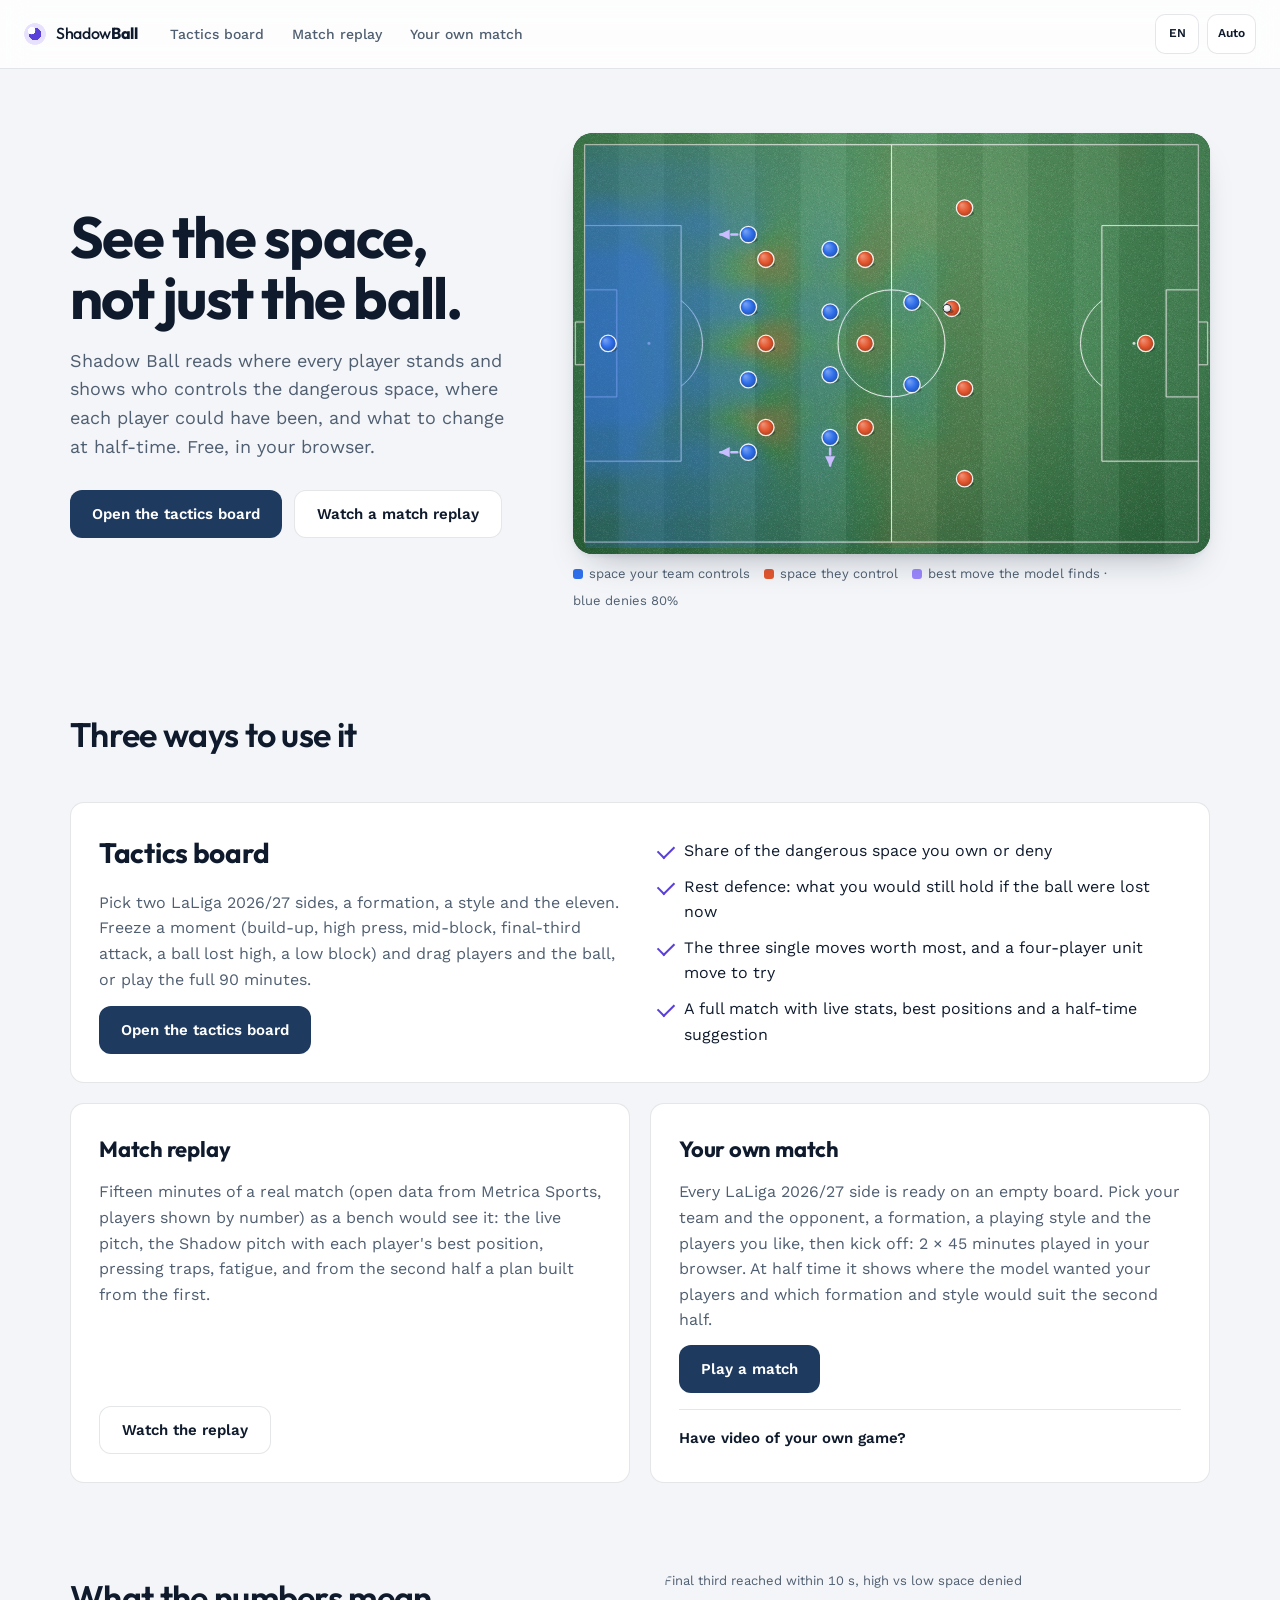
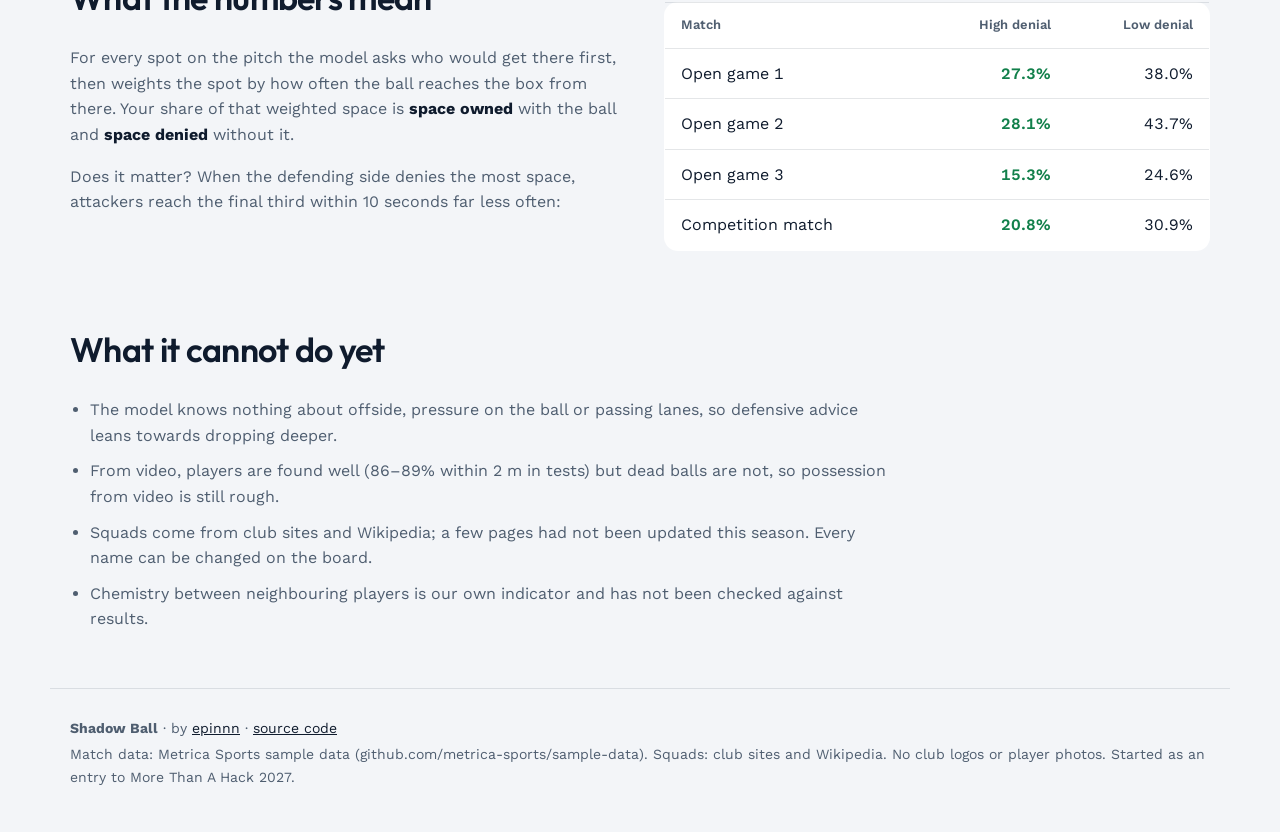
==== commit 062468a5: "Tactics board: full match, playing styles, half-time suggestion" ====
--- a/docs/index.html
+++ b/docs/index.html
@@ -7,11 +7,11 @@
 <title>Shadow Ball</title>
 <link rel="preconnect" href="https://fonts.googleapis.com">
 <link rel="stylesheet" href="https://fonts.googleapis.com/css2?family=Outfit:wght@500;600;700&family=Work+Sans:wght@400;500;600&display=swap">
-<link rel="stylesheet" href="style.css?v=20261122a">
-<link rel="stylesheet" href="home.css?v=20261122a">
-<script src="theme.js?v=20261122a"></script>
-<script src="i18n-id.js?v=20261122a"></script>
-<script src="i18n.js?v=20261122a"></script>
+<link rel="stylesheet" href="style.css?v=20261123a">
+<link rel="stylesheet" href="home.css?v=20261123a">
+<script src="theme.js?v=20261123a"></script>
+<script src="i18n-id.js?v=20261123a"></script>
+<script src="i18n.js?v=20261123a"></script>
 </head>
 <body class="home">
 <header class="bar site-bar">
@@ -48,7 +48,7 @@
     <article class="tool tool-main">
       <div>
         <h3>Tactics board</h3>
-        <p>Pick two LaLiga 2026/27 sides, a formation and the eleven. Choose a moment (build-up, high press, mid-block, final-third attack, a ball lost high, a low block), then drag players and the ball. The model updates on every move.</p>
+        <p>Pick two LaLiga 2026/27 sides, a formation, a style and the eleven. Freeze a moment (build-up, high press, mid-block, final-third attack, a ball lost high, a low block) and drag players and the ball, or play the full 90 minutes.</p>
         <a class="primary" href="playground.html">Open the tactics board</a>
       </div>
       <div>
@@ -56,6 +56,7 @@
           <li>Share of the dangerous space you own or deny</li>
           <li>Rest defence: what you would still hold if the ball were lost now</li>
           <li>The three single moves worth most, and a four-player unit move to try</li>
+          <li>A full match with live stats, best positions and a half-time suggestion</li>
         </ul>
       </div>
     </article>
@@ -66,13 +67,16 @@
     </article>
     <article class="tool" id="own">
       <h3>Your own match</h3>
-      <p>Film a game from a high, wide angle. The free Python tools turn the video into tracking on your computer (nothing is uploaded), then open the result here.</p>
-      <ol class="steps">
-        <li><code>python run.py video frame match.mp4</code>, then mark four pitch points on <a href="calibrate.html">the calibration page</a> (the picture stays in your browser)</li>
-        <li><code>python run.py video track match.mp4 --calib calib.json</code> and the commands it prints</li>
-        <li>Open the <code>clip.json</code> it writes</li>
-      </ol>
-      <a class="ghost" href="replay.html#own">Open my clip.json</a>
+      <p>Every LaLiga 2026/27 side is ready on an empty board. Pick your team and the opponent, a formation, a playing style and the players you like, then kick off: 2 × 45 minutes played in your browser. At half time it shows where the model wanted your players and which formation and style would suit the second half.</p>
+      <a class="primary" href="playground.html#match">Play a match</a>
+      <details class="own-video">
+        <summary>Have video of your own game?</summary>
+        <ol class="steps">
+          <li><code>python run.py video frame match.mp4</code>, then mark four pitch points on <a href="calibrate.html">the calibration page</a> (the picture stays in your browser)</li>
+          <li><code>python run.py video track match.mp4 --calib calib.json</code> and the commands it prints</li>
+          <li><a href="replay.html#own">Open the clip.json</a> it writes in the replay</li>
+        </ol>
+      </details>
     </article>
   </section>
 
@@ -112,10 +116,10 @@
   <p>Match data: Metrica Sports sample data (github.com/metrica-sports/sample-data). Squads: club sites and Wikipedia. No club logos or player photos. Started as an entry to More Than A Hack 2027.</p>
 </footer>
 
-<script src="data.js?v=20261122a"></script>
-<script src="threat.js?v=20261122a"></script>
-<script src="model.js?v=20261122a"></script>
-<script src="pitch.js?v=20261122a"></script>
-<script src="home.js?v=20261122a"></script>
+<script src="data.js?v=20261123a"></script>
+<script src="threat.js?v=20261123a"></script>
+<script src="model.js?v=20261123a"></script>
+<script src="pitch.js?v=20261123a"></script>
+<script src="home.js?v=20261123a"></script>
 </body>
 </html>
--- a/docs/home.css
+++ b/docs/home.css
@@ -65,3 +65,7 @@
 }
 .tools > .tool:not(.tool-main) { height: 100%; }
 .tool:not(.tool-main) > a { margin-top: auto; }
+.own-video { width: 100%; margin-top: 4px; border-top: 1px solid var(--line); padding-top: 12px; }
+.own-video summary { cursor: pointer; font-weight: 600; font-size: 15px; color: var(--text); min-height: 32px; display: flex; align-items: center; }
+.own-video .steps { margin-top: 10px; }
+.tool:not(.tool-main) > a.primary { margin-top: auto; }
